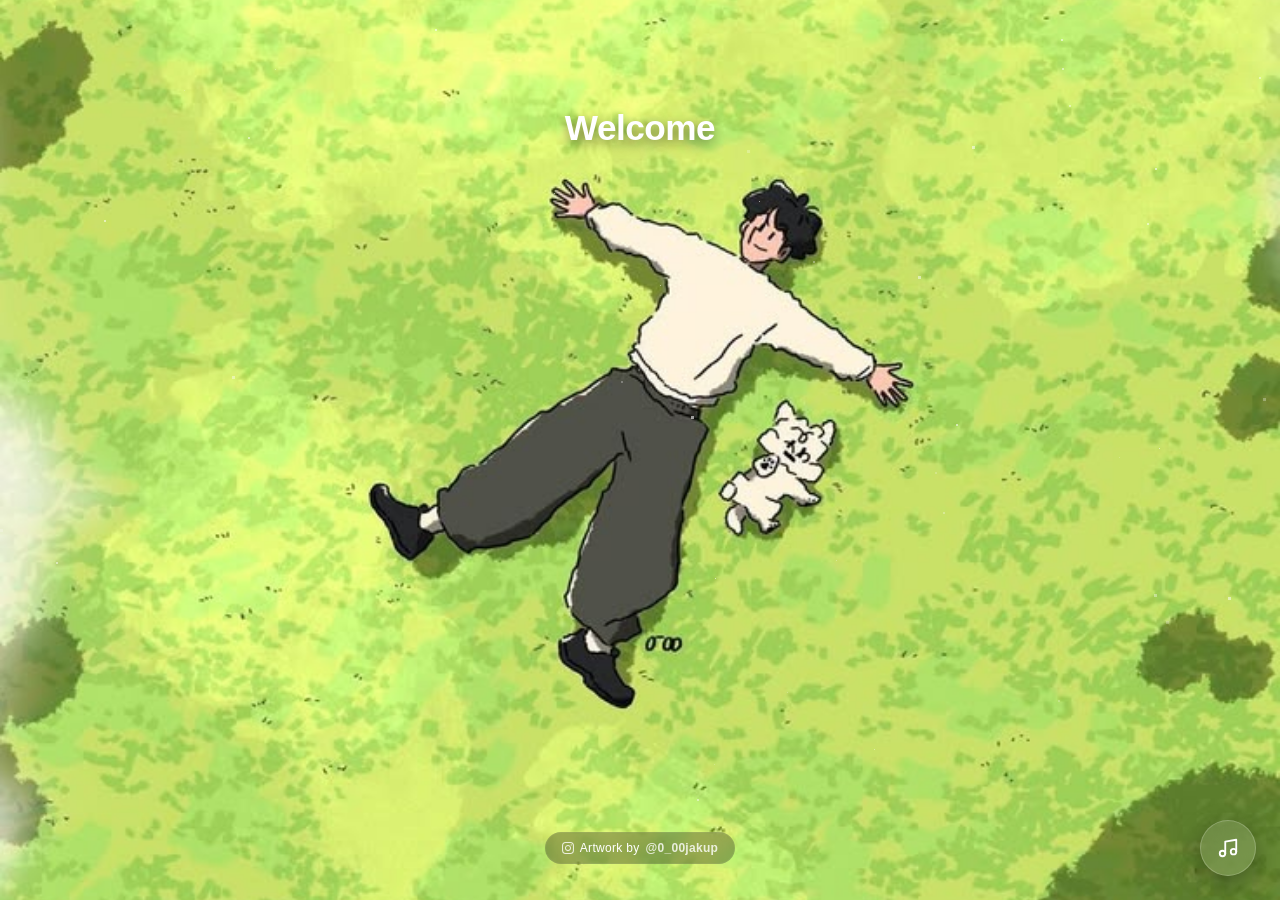
==== index.html @ d7ace045 "Fixed footer UI" ====
<!DOCTYPE html>
<html lang="en">
<head>
    <meta charset="UTF-8">
    <title>Piyashhh hadn't thought of a name yet</title>
    <meta name="viewport" content="width=device-width, initial-scale=1.0">
    <style>
      @font-face {
            font-family: 'MyLocalFont';
            src: url('customfont.ttf'); /* Update the extension if it is .woff2 or .otf */
            font-weight: normal;
            font-style: normal;
      }
        * { box-sizing: border-box; margin: 0; padding: 0; }
        body, html {
            width: 100%; height: 100%;
            overflow: hidden;
            font-family: -apple-system, BlinkMacSystemFont, "Segoe UI", Roboto, Helvetica, Arial, sans-serif;
            color: #ffffff;
            display: flex;
            flex-direction: column;
            align-items: center;
            justify-content: space-between;
        }

        /* Fixed custom background image */
        .bg-container {
            position: absolute;
            top: 0; left: 0; width: 100%; height: 100%;
            background: url('bg.jpg') no-repeat center center;
            background-size: cover;
            z-index: -2;
        }

        /* Moving pixel overlay */
        canvas {
            position: absolute;
            top: 0; left: 0; width: 100%; height: 100%;
            z-index: -1;
            image-rendering: pixelated;
        }

        /* Top Header Area */
        header {
            margin-top: 12vh;
            text-align: center;
        }
        h1 {
            font-size: 2.2rem;
            font-weight: 700;
            letter-spacing: -0.5px;
            text-shadow: 0 4px 12px rgba(0,0,0,0.5);
        }

        /* ============================================= */
        /* Floating Music Player — icon that expands into */
        /* a minimal glass window                         */
        /* ============================================= */
        .player-widget {
            position: fixed;
            bottom: calc(24px + env(safe-area-inset-bottom, 0px));
            right: 24px;
            z-index: 20;
            display: flex;
            flex-direction: column;
            align-items: flex-end;
            gap: 10px;
        }

        /* One-time hint bubble — fades in, then out, on its own */
        .player-hint {
            background: rgba(0, 0, 0, 0.5);
            backdrop-filter: blur(8px);
            -webkit-backdrop-filter: blur(8px);
            border: 1px solid rgba(255, 255, 255, 0.12);
            padding: 8px 14px;
            border-radius: 20px;
            font-size: 0.8rem;
            white-space: nowrap;
            opacity: 0;
            transform: translateY(6px);
            pointer-events: none;
            animation: hintIn 0.5s ease 1s forwards, hintOut 0.6s ease 6s forwards;
        }
        @keyframes hintIn { to { opacity: 1; transform: translateY(0); } }
        @keyframes hintOut { to { opacity: 0; transform: translateY(-6px); } }

        /* Collapsed state: a single round icon button */
        .player-icon {
            width: 56px; height: 56px;
            border-radius: 50%;
            background: rgba(255, 255, 255, 0.12);
            backdrop-filter: blur(16px);
            -webkit-backdrop-filter: blur(16px);
            border: 1px solid rgba(255, 255, 255, 0.2);
            display: flex; align-items: center; justify-content: center;
            cursor: pointer;
            padding: 0;
            box-shadow: 0 8px 24px rgba(0, 0, 0, 0.35);
            transition: background 0.25s ease, transform 0.2s ease;
        }
        .player-icon:active { transform: scale(0.93); }
        .player-icon svg {
            width: 22px; height: 22px;
            fill: none;
            stroke: #fff;
            stroke-width: 2;
            stroke-linecap: round;
            stroke-linejoin: round;
        }
        .player-icon .icon-close { display: none; }
        .player-widget.expanded .player-icon .icon-music { display: none; }
        .player-widget.expanded .player-icon .icon-close { display: block; }

        /* Subtle pulse ring while audio is actually playing */
        .player-icon.playing { animation: playPulse 1.8s ease-in-out infinite; }
        @keyframes playPulse {
            0%, 100% { box-shadow: 0 8px 24px rgba(0,0,0,0.35), 0 0 0 0 rgba(255,255,255,0.3); }
            50% { box-shadow: 0 8px 24px rgba(0,0,0,0.35), 0 0 0 9px rgba(255,255,255,0); }
        }

        /* Expanded state: minimal player window */
        .player-panel {
            position: absolute;
            bottom: 68px;
            right: 0;
            width: min(300px, calc(100vw - 48px));
            background: rgba(255, 255, 255, 0.09);
            backdrop-filter: blur(24px);
            -webkit-backdrop-filter: blur(24px);
            border: 1px solid rgba(255, 255, 255, 0.15);
            border-radius: 20px;
            padding: 18px;
            box-shadow: 0 20px 40px rgba(0, 0, 0, 0.35);
            transform-origin: bottom right;
            transform: scale(0.85);
            opacity: 0;
            pointer-events: none;
            transition: transform 0.28s cubic-bezier(0.34, 1.4, 0.64, 1), opacity 0.2s ease;
        }
        .player-widget.expanded .player-panel {
            transform: scale(1);
            opacity: 1;
            pointer-events: auto;
        }

        .track-title {
            font-size: 0.98rem; font-weight: 600;
            overflow: hidden; text-overflow: ellipsis; white-space: nowrap;
        }
        .track-artist {
            font-size: 0.78rem; color: rgba(255, 255, 255, 0.6);
            margin-bottom: 14px;
            overflow: hidden; text-overflow: ellipsis; white-space: nowrap;
        }

        .progress-row { display: flex; align-items: center; gap: 8px; margin-bottom: 14px; }
        .time-label { font-size: 0.68rem; color: rgba(255, 255, 255, 0.55); min-width: 30px; }
        .time-label.end { text-align: right; }

        input[type="range"].progress-bar {
            -webkit-appearance: none; appearance: none;
            flex: 1; height: 4px; border-radius: 2px;
            background: rgba(255, 255, 255, 0.22);
            cursor: pointer;
        }
        input[type="range"].progress-bar::-webkit-slider-thumb {
            -webkit-appearance: none;
            width: 12px; height: 12px; border-radius: 50%;
            background: #fff; cursor: pointer;
            box-shadow: 0 0 0 4px rgba(255, 255, 255, 0.15);
        }
        input[type="range"].progress-bar::-moz-range-track {
            height: 4px; border-radius: 2px; background: rgba(255, 255, 255, 0.22);
        }
        input[type="range"].progress-bar::-moz-range-thumb {
            width: 12px; height: 12px; border-radius: 50%;
            background: #fff; border: none;
            box-shadow: 0 0 0 4px rgba(255, 255, 255, 0.15);
        }

        .controls-row { display: flex; align-items: center; justify-content: center; margin-bottom: 12px; }
        .play-btn {
            width: 44px; height: 44px; border-radius: 50%;
            background: rgba(255, 255, 255, 0.18);
            border: 1px solid rgba(255, 255, 255, 0.25);
            display: flex; align-items: center; justify-content: center;
            cursor: pointer;
        }
        .play-btn:active { transform: scale(0.93); }
        .play-btn svg { width: 16px; height: 16px; }

        .lyrics-row { text-align: center; }
        .lyrics-btn {
            background: transparent;
            border: 1px solid rgba(255, 255, 255, 0.2);
            color: rgba(255, 255, 255, 0.85);
            font-size: 0.72rem;
            padding: 6px 16px;
            border-radius: 14px;
            cursor: pointer;
            letter-spacing: 0.3px;
            transition: background 0.2s ease;
        }
        .lyrics-btn.active { background: rgba(255, 255, 255, 0.15); }
        .lyrics-btn:disabled { opacity: 0.35; cursor: not-allowed; }

                .lyrics-panel {
            margin-top: 0; max-height: 0; overflow: hidden;
            font-family: 'MyLocalFont', sans-serif; /* Updated here */
            font-size: 0.85rem; line-height: 1.6; color: rgba(255, 255, 255, 0.5);
            /* ... rest of your existing CSS remains the same */

            white-space: pre-line;
            transition: max-height 0.3s ease, margin-top 0.3s ease;
        }
        .lyrics-panel.open {
            margin-top: 12px;
            padding-top: 12px;
            border-top: 1px solid rgba(255, 255, 255, 0.1);
            max-height: 180px;
            overflow-y: auto;
        }

        @media (prefers-reduced-motion: reduce) {
            .player-hint, .player-panel, .player-icon.playing {
                animation: none;
                transition: opacity 0.15s ease;
            }
            .player-hint { opacity: 1; transform: none; }
            .player-panel { transform: none; }
        }

        /* Minimal Footer Credits */
                footer {
            position: absolute; /* Changed from margin-bottom */
            bottom: 4vh;        /* Locks it to the bottom */
            background: rgba(0, 0, 0, 0.3);
            backdrop-filter: blur(8px);
            padding: 8px 16px;
            border-radius: 30px;
            border: 1px solid rgba(255, 255, 255, 0.05);
            display: flex;
            align-items: center;
            gap: 6px;
            font-size: 0.75rem;
            letter-spacing: 0.3px;
        }
        footer a { color: rgba(255,255,255,0.8); text-decoration: none; font-weight: 600; }

        }
        footer a { color: rgba(255,255,255,0.8); text-decoration: none; font-weight: 600; }
        footer svg { width: 12px; height: 12px; fill: currentColor; opacity: 0.8; }
    </style>
</head>
<body>

    <div class="bg-container"></div>
    <canvas id="particleCanvas"></canvas>

    <header>
        <h1>Welcome</h1>
    </header>

    <!-- Floating Music Player -->
    <div class="player-widget" id="playerWidget">
        <div class="player-hint" id="playerHint">Wanna have some music?</div>

        <div class="player-panel" id="playerPanel">
            <div class="track-title" id="trackTitle">Loading…</div>
            <div class="track-artist" id="trackArtist">&nbsp;</div>

            <div class="progress-row">
                <span class="time-label" id="currentTimeLabel">0:00</span>
                <input type="range" class="progress-bar" id="progressBar" min="0" max="100" step="0.1" value="0" aria-label="Seek">
                <span class="time-label end" id="durationLabel">0:00</span>
            </div>

                                    <div class="controls-row">
                <button type="button" class="play-btn" id="prevBtn" aria-label="Previous Track" style="margin-right: 12px; width: 36px; height: 36px;">
                    <svg viewBox="0 0 24 24" fill="#fff"><path d="M18 6l-8.5 6 8.5 6V6zM8 6v12h-2V6h2z"/></svg>
                </button>
                
                <button type="button" class="play-btn" id="playBtn" aria-label="Play">
                    <svg id="playIcon" viewBox="0 0 24 24" fill="#fff"><path d="M8 5v14l11-7z"/></svg>
                    <svg id="pauseIcon" viewBox="0 0 24 24" fill="#fff" style="display:none;"><path d="M6 5h4v14H6zm8 0h4v14h-4z"/></svg>
                </button>
                
                <button type="button" class="play-btn" id="nextBtn" aria-label="Next Track" style="margin-left: 12px; width: 36px; height: 36px;">
                    <svg viewBox="0 0 24 24" fill="#fff"><path d="M6 18l8.5-6L6 6v12zM16 6v12h2V6h-2z"/></svg>
                </button>
            </div>



            <div class="lyrics-row">
                <button type="button" class="lyrics-btn" id="lyricsBtn" disabled>Lyrics</button>
            </div>

            <div class="lyrics-panel" id="lyricsPanel"></div>
        </div>

        <button type="button" class="player-icon" id="playerIcon" aria-label="Toggle music player">
            <svg class="icon-music" viewBox="0 0 24 24"><path d="M9 18V5l12-2v13"></path><circle cx="6" cy="18" r="3"></circle><circle cx="18" cy="16" r="3"></circle></svg>
            <svg class="icon-close" viewBox="0 0 24 24"><line x1="18" y1="6" x2="6" y2="18"></line><line x1="6" y1="6" x2="18" y2="18"></line></svg>
        </button>
    </div>

    <!-- Minimal Footer Credits -->
    <footer>
    <svg viewBox="0 0 24 24"><path d="M12 2.163c3.204 0 3.584.012 4.85.07 3.252.148 4.771 1.691 4.919 4.919.058 1.265.069 1.645.069 4.849 0 3.205-.012 3.584-.069 4.849-.149 3.225-1.664 4.771-4.919 4.919-1.266.058-1.644.07-4.85.07-3.204 0-3.584-.012-4.849-.07-3.26-.149-4.771-1.699-4.919-4.92-.058-1.265-.07-1.644-.07-4.849 0-3.204.013-3.583.07-4.849.149-3.227 1.664-4.771 4.919-4.919 1.266-.057 1.645-.069 4.849-.069zm0-2c-3.259 0-3.667.014-4.947.072-4.358.2-6.78 2.618-6.98 6.98-.059 1.281-.073 1.689-.073 4.948 0 3.259.014 3.668.072 4.948.2 4.358 2.618 6.78 6.98 6.98 1.281.058 1.689.072 4.948.072 3.259 0 3.668-.014 4.948-.072 4.354-.2 6.782-2.618 6.979-6.98.059-1.28.073-1.689.073-4.948 0-3.259-.014-3.667-.072-4.947-.196-4.354-2.617-6.78-6.979-6.98-1.281-.059-1.69-.073-4.949-.073zm0 5.838c-3.403 0-6.162 2.759-6.162 6.162s2.759 6.163 6.162 6.163 6.162-2.759 6.162-6.163c0-3.403-2.759-6.162-6.162-6.162zm0 10.162c-2.209 0-4-1.79-4-4 0-2.209 1.791-4 4-4s4 1.791 4 4c0 2.21-1.791 4-4 4zm6.406-11.845c-.796 0-1.441.645-1.441 1.44s.645 1.44 1.441 1.44c.795 0 1.439-.645 1.439-1.44s-.644-1.44-1.439-1.44z"/></svg>
    Artwork by <a href="https://instagram.com" target="_blank" rel="noopener noreferrer">@0_00jakup</a>
</footer>


            <!-- Dynamic Audio Player -->
    <audio id="bgMusic" preload="metadata"></audio>


    <script>
        // ===================================================================
        // Particle Engine (unchanged)
        // ===================================================================
        const canvas = document.getElementById('particleCanvas');
        const ctx = canvas.getContext('2d');
        const particles = [];

        function resize() {
            canvas.width = window.innerWidth;
            canvas.height = window.innerHeight;
        }
        window.addEventListener('resize', resize);
        resize();

        for (let i = 0; i < 40; i++) {
            particles.push({
                x: Math.random() * canvas.width,
                y: Math.random() * canvas.height,
                size: Math.random() * 2 + 1.5,
                speedX: (Math.random() - 0.5) * 0.8,
                speedY: (Math.random() - 0.5) * 0.8,
                alpha: Math.random() * 0.4 + 0.2
            });
        }

        function animate() {
            ctx.clearRect(0, 0, canvas.width, canvas.height);
            particles.forEach(p => {
                p.x += p.speedX; p.y += p.speedY;
                if (p.x < 0) p.x = canvas.width;
                if (p.x > canvas.width) p.x = 0;
                if (p.y < 0) p.y = canvas.height;
                if (p.y > canvas.height) p.y = 0;
                ctx.fillStyle = `rgba(255, 255, 255, ${p.alpha})`;
                ctx.fillRect(Math.floor(p.x), Math.floor(p.y), Math.floor(p.size), Math.floor(p.size));
            });
            requestAnimationFrame(animate);
        }
        animate();

        // ===================================================================
        // Music Player
        // ===================================================================

        // Path to your FLAC file, relative to this HTML file.
                // Your playlist array
        const TRACK_LIST = ['music.flac', 'music2.flac'];
        let currentTrackIndex = 0;

        // Optional manual overrides. Leave null to auto-read from the FLAC's
        // own tags (TITLE / ARTIST / LYRICS or UNSYNCEDLYRICS). Fill any of
        // these in to force a value regardless of what the file says.
        

        // Reads TITLE, ARTIST and LYRICS straight out of a FLAC file's
        // VORBIS_COMMENT metadata block — no external library needed.
        // Only requests the first 1MB of the file (metadata always sits
        // before the audio data), so it's cheap even on a large track.
        // Note: this needs the page served over http(s) — opening index.html
        // directly via file:// usually blocks the fetch, and the player will
        // fall back to "Unknown Title" / "Unknown Artist".
        async function readFlacMetadata(url) {
            try {
                const res = await fetch(url, { headers: { Range: 'bytes=0-1048575' } });
                if (!res.ok) throw new Error('Could not fetch audio file for tag reading');

                const buf = await res.arrayBuffer();
                const view = new DataView(buf);

                if (view.getUint32(0, false) !== 0x664c6143) { // "fLaC"
                    throw new Error('Not a FLAC file');
                }

                let offset = 4;
                let isLast = false;
                const tags = {};

                while (!isLast && offset + 4 <= buf.byteLength) {
                    const headerByte = view.getUint8(offset);
                    isLast = (headerByte & 0x80) !== 0;
                    const blockType = headerByte & 0x7f;
                    const blockLength =
                        (view.getUint8(offset + 1) << 16) |
                        (view.getUint8(offset + 2) << 8) |
                        view.getUint8(offset + 3);
                    const blockStart = offset + 4;

                    if (blockType === 4) { // VORBIS_COMMENT
                        let p = blockStart;
                        const vendorLength = view.getUint32(p, true); p += 4 + vendorLength;
                        const commentCount = view.getUint32(p, true); p += 4;

                        for (let i = 0; i < commentCount && p < buf.byteLength; i++) {
                            const len = view.getUint32(p, true); p += 4;
                            const bytes = new Uint8Array(buf, p, len);
                            const pair = new TextDecoder('utf-8').decode(bytes);
                            p += len;

                            const eq = pair.indexOf('=');
                            if (eq > -1) {
                                tags[pair.slice(0, eq).toUpperCase()] = pair.slice(eq + 1);
                            }
                        }
                        break; // found what we need
                    }

                    offset = blockStart + blockLength;
                }

                return {
                    title: tags.TITLE || null,
                    artist: tags.ARTIST || null,
                    lyrics: tags.LYRICS || tags.UNSYNCEDLYRICS || null
                };
            } catch (err) {
                console.warn('FLAC metadata read failed:', err.message);
                return { title: null, artist: null, lyrics: null };
            }
        }

        // ---- Elements ----
        const audio = document.getElementById('bgMusic');
        const widget = document.getElementById('playerWidget');
        const icon = document.getElementById('playerIcon');
        const hint = document.getElementById('playerHint');
        const playBtn = document.getElementById('playBtn');
        const playIcon = document.getElementById('playIcon');
        const pauseIcon = document.getElementById('pauseIcon');
        const progressBar = document.getElementById('progressBar');
        const currentTimeLabel = document.getElementById('currentTimeLabel');
        const durationLabel = document.getElementById('durationLabel');
        const trackTitleEl = document.getElementById('trackTitle');
        const trackArtistEl = document.getElementById('trackArtist');
        const lyricsBtn = document.getElementById('lyricsBtn');
        const lyricsPanel = document.getElementById('lyricsPanel');

        let lyricsText = null;
        let lyricsOpen = false;
        let isSeeking = false;

        function formatTime(seconds) {
            if (!isFinite(seconds) || seconds < 0) return '0:00';
            const m = Math.floor(seconds / 60);
            const s = Math.floor(seconds % 60).toString().padStart(2, '0');
            return `${m}:${s}`;
        }

        // ---- Expand / collapse ----
        function toggleWidget() {
            const isOpen = widget.classList.toggle('expanded');
            if (isOpen) hint.style.display = 'none';
        }
        icon.addEventListener('click', (e) => {
            e.stopPropagation();
            toggleWidget();
        });
        document.addEventListener('click', (e) => {
            if (widget.classList.contains('expanded') && !widget.contains(e.target)) {
                widget.classList.remove('expanded');
            }
        });
        document.addEventListener('keydown', (e) => {
            if (e.key === 'Escape' && widget.classList.contains('expanded')) {
                widget.classList.remove('expanded');
            }
        });

        // ---- Playback ----
        playBtn.addEventListener('click', () => {
            if (audio.paused) audio.play().catch(() => {});
            else audio.pause();
        });
        audio.addEventListener('play', () => {
            playIcon.style.display = 'none';
            pauseIcon.style.display = '';
            playBtn.setAttribute('aria-label', 'Pause');
            icon.classList.add('playing');
        });
        audio.addEventListener('pause', () => {
            playIcon.style.display = '';
            pauseIcon.style.display = 'none';
            playBtn.setAttribute('aria-label', 'Play');
            icon.classList.remove('playing');
        });

        // ---- Progress bar (drag-to-seek without fighting playback updates) ----
        audio.addEventListener('loadedmetadata', () => {
            durationLabel.textContent = formatTime(audio.duration);
        });
        audio.addEventListener('timeupdate', () => {
            if (!audio.duration || isSeeking) return;
            progressBar.value = (audio.currentTime / audio.duration) * 100;
            currentTimeLabel.textContent = formatTime(audio.currentTime);
        });
        progressBar.addEventListener('input', () => {
            isSeeking = true;
            if (audio.duration) {
                currentTimeLabel.textContent = formatTime((progressBar.value / 100) * audio.duration);
            }
        });
        progressBar.addEventListener('change', () => {
            if (audio.duration) {
                audio.currentTime = (progressBar.value / 100) * audio.duration;
            }
            isSeeking = false;
        });

        // ---- Lyrics ----
        lyricsBtn.addEventListener('click', () => {
            lyricsOpen = !lyricsOpen;
            lyricsPanel.classList.toggle('open', lyricsOpen);
            lyricsBtn.classList.toggle('active', lyricsOpen);
            if (lyricsOpen) lyricsPanel.textContent = lyricsText;
        });

        // ---- Init ----
                // ---- Playlist & Init ----
        const nextBtn = document.getElementById('nextBtn');
        
        const prevBtn = document.getElementById('prevBtn'); // Add this line

                async function loadTrack(index, autoPlay = false) {
            const src = TRACK_LIST[index];
            audio.src = src;

            trackTitleEl.textContent = 'Loading…';
            trackArtistEl.textContent = '\u00A0';
            
            // FIX 3: Force collapse lyrics when song changes
            lyricsOpen = false;
            lyricsPanel.classList.remove('open');
            lyricsBtn.classList.remove('active');
            
            lyricsBtn.disabled = true;
            lyricsBtn.textContent = 'Lyrics';
            lyricsPanel.innerHTML = '';
            parsedLyrics = [];

            const meta = await readFlacMetadata(src);
            trackTitleEl.textContent = meta.title || src;
            trackArtistEl.textContent = meta.artist || 'Unknown Artist';
            lyricsText = meta.lyrics || null;

            if (lyricsText) {
                lyricsBtn.disabled = false;
                
                const lines = lyricsText.split('\n');
                // Regex for extracting the time calculation
                const timeRegEx = /\[(\d{2,}):(\d{2})\.(\d{1,3})\]/; 
                let isLRC = false;

                lines.forEach(line => {
                    const match = line.match(timeRegEx);
                    if (match) {
                        isLRC = true;
                        const time = parseInt(match[1]) * 60 + parseInt(match[2]) + parseFloat('0.' + match[3]);
                        
                        // FIX 2: Global regex to strip ALL timestamps from the visual text
                        const cleanText = line.replace(/\[\d{2,}:\d{2}\.\d{1,3}\]/g, '').trim();
                        
                        if (cleanText) {
                            const el = document.createElement('div');
                            el.className = 'lyric-line';
                            el.textContent = cleanText;
                            lyricsPanel.appendChild(el);
                            parsedLyrics.push({ time, el });
                        }
                    }
                });

                if (!isLRC) {
                    // Fallback: If it's not synced LRC, strip any malformed brackets just in case
                    lyricsPanel.textContent = lyricsText.replace(/\[.*?\]/g, '').trim();
                }
            } else {
                lyricsBtn.textContent = 'Lyrics unavailable';
            }

            if (autoPlay) audio.play().catch(() => {});
        }

        // Previous button click
        prevBtn.addEventListener('click', () => {
            // Adds TRACK_LIST.length before modulo to handle negative numbers
            currentTrackIndex = (currentTrackIndex - 1 + TRACK_LIST.length) % TRACK_LIST.length;
            loadTrack(currentTrackIndex, true);
        });

        // Next button click
        nextBtn.addEventListener('click', () => {
            currentTrackIndex = (currentTrackIndex + 1) % TRACK_LIST.length;
            loadTrack(currentTrackIndex, true);
        });

        // Auto-play next song when current finishes
        audio.addEventListener('ended', () => {
            currentTrackIndex = (currentTrackIndex + 1) % TRACK_LIST.length;
            loadTrack(currentTrackIndex, true);
        });

        // Initialize first track
        loadTrack(currentTrackIndex, false);

    </script>
</body>
</html>
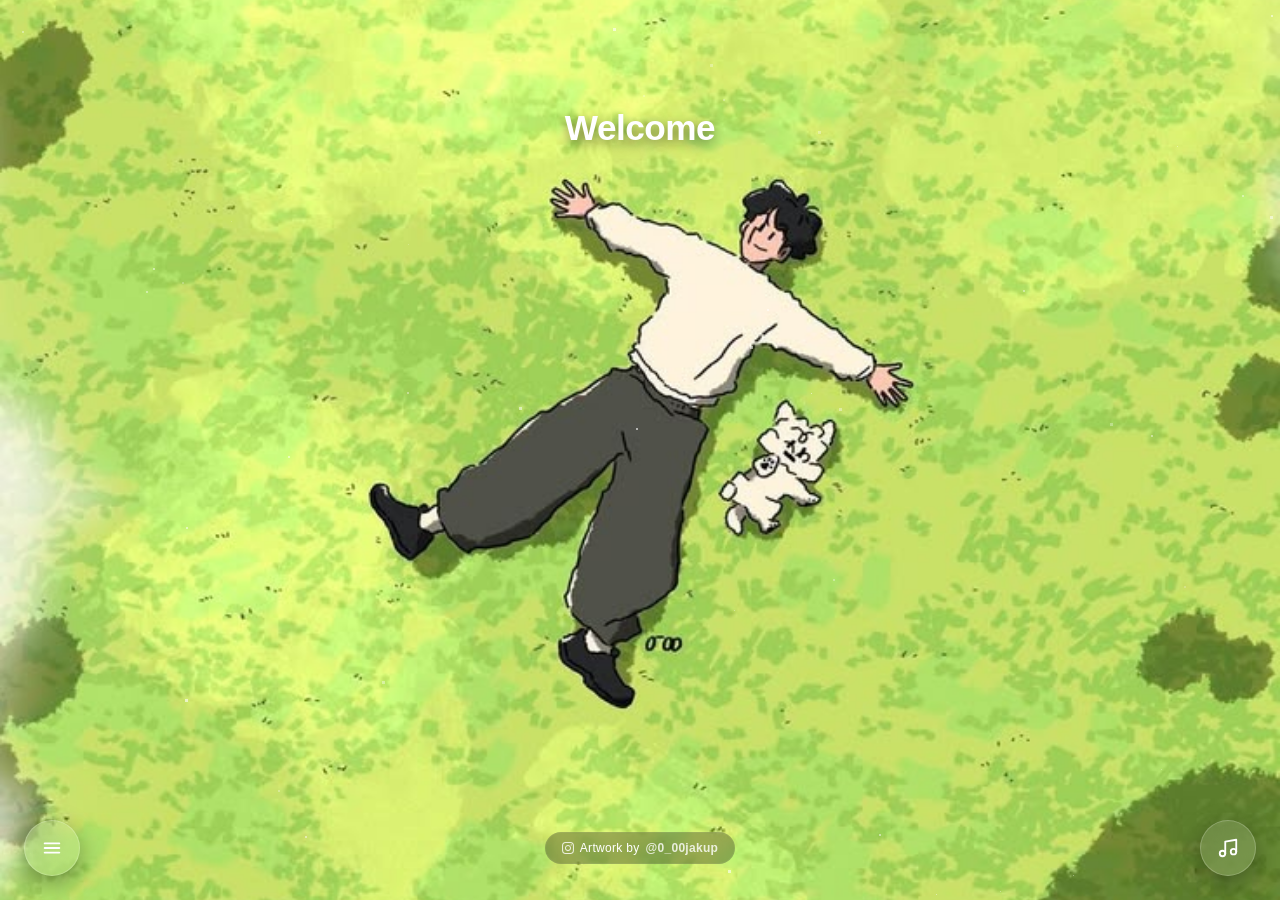
==== commit c8ab56af: "Added Hamburger menu" ====
--- a/index.html
+++ b/index.html
@@ -2,7 +2,7 @@
 <html lang="en">
 <head>
     <meta charset="UTF-8">
-    <title>Piyashhh hadn't thought of a name yet</title>
+    <title>Piyashhh's Space Station</title>
     <meta name="viewport" content="width=device-width, initial-scale=1.0">
     <style>
       @font-face {
@@ -23,7 +23,7 @@
             justify-content: space-between;
         }
 
-        /* Fixed custom background image */
+        /* Your photo as the full-bleed background */
         .bg-container {
             position: absolute;
             top: 0; left: 0; width: 100%; height: 100%;
@@ -205,12 +205,10 @@
         .lyrics-btn.active { background: rgba(255, 255, 255, 0.15); }
         .lyrics-btn:disabled { opacity: 0.35; cursor: not-allowed; }
 
-                .lyrics-panel {
+        .lyrics-panel {
             margin-top: 0; max-height: 0; overflow: hidden;
-            font-family: 'MyLocalFont', sans-serif; /* Updated here */
+            font-family: 'MyLocalFont', sans-serif;
             font-size: 0.85rem; line-height: 1.6; color: rgba(255, 255, 255, 0.5);
-            /* ... rest of your existing CSS remains the same */
-
             white-space: pre-line;
             transition: max-height 0.3s ease, margin-top 0.3s ease;
         }
@@ -222,19 +220,84 @@
             overflow-y: auto;
         }
 
+        /* ============================================= */
+        /* Hamburger menu — same expand pattern as the    */
+        /* music widget, opposite corner, plain text only */
+        /* ============================================= */
+        .nav-widget {
+            position: fixed;
+            bottom: calc(24px + env(safe-area-inset-bottom, 0px));
+            left: 24px;
+            z-index: 20;
+        }
+        .nav-icon {
+            width: 56px; height: 56px;
+            border-radius: 50%;
+            background: rgba(255, 255, 255, 0.12);
+            backdrop-filter: blur(16px);
+            -webkit-backdrop-filter: blur(16px);
+            border: 1px solid rgba(255, 255, 255, 0.2);
+            display: flex; align-items: center; justify-content: center;
+            cursor: pointer;
+            padding: 0;
+            box-shadow: 0 8px 24px rgba(0, 0, 0, 0.35);
+            transition: background 0.25s ease, transform 0.2s ease;
+        }
+        .nav-icon:active { transform: scale(0.93); }
+        .nav-icon svg {
+            width: 22px; height: 22px;
+            fill: none; stroke: #fff;
+            stroke-width: 2; stroke-linecap: round;
+        }
+        .nav-icon .icon-close { display: none; }
+        .nav-widget.expanded .nav-icon .icon-menu { display: none; }
+        .nav-widget.expanded .nav-icon .icon-close { display: block; }
+
+        .nav-panel {
+            position: absolute;
+            bottom: 68px;
+            left: 0;
+            background: rgba(255, 255, 255, 0.09);
+            backdrop-filter: blur(24px);
+            -webkit-backdrop-filter: blur(24px);
+            border: 1px solid rgba(255, 255, 255, 0.15);
+            border-radius: 18px;
+            padding: 8px;
+            box-shadow: 0 20px 40px rgba(0, 0, 0, 0.35);
+            transform-origin: bottom left;
+            transform: scale(0.85);
+            opacity: 0;
+            pointer-events: none;
+            transition: transform 0.28s cubic-bezier(0.34, 1.4, 0.64, 1), opacity 0.2s ease;
+        }
+        .nav-widget.expanded .nav-panel {
+            transform: scale(1);
+            opacity: 1;
+            pointer-events: auto;
+        }
+        .nav-link {
+            display: block;
+            padding: 10px 14px;
+            border-radius: 12px;
+            color: #fff;
+            text-decoration: none;
+            font-size: 0.9rem;
+        }
+        .nav-link:active { background: rgba(255, 255, 255, 0.12); }
+
         @media (prefers-reduced-motion: reduce) {
-            .player-hint, .player-panel, .player-icon.playing {
+            .player-hint, .player-panel, .player-icon.playing, .nav-panel {
                 animation: none;
                 transition: opacity 0.15s ease;
             }
             .player-hint { opacity: 1; transform: none; }
-            .player-panel { transform: none; }
+            .player-panel, .nav-panel { transform: none; }
         }
 
         /* Minimal Footer Credits */
-                footer {
-            position: absolute; /* Changed from margin-bottom */
-            bottom: 4vh;        /* Locks it to the bottom */
+        footer {
+            position: absolute; /* pinned to the bottom instead of flex-spaced, so it holds still */
+            bottom: 4vh;
             background: rgba(0, 0, 0, 0.3);
             backdrop-filter: blur(8px);
             padding: 8px 16px;
@@ -247,9 +310,6 @@
             letter-spacing: 0.3px;
         }
         footer a { color: rgba(255,255,255,0.8); text-decoration: none; font-weight: 600; }
-
-        }
-        footer a { color: rgba(255,255,255,0.8); text-decoration: none; font-weight: 600; }
         footer svg { width: 12px; height: 12px; fill: currentColor; opacity: 0.8; }
     </style>
 </head>
@@ -261,6 +321,17 @@
     <header>
         <h1>Welcome</h1>
     </header>
+
+    <!-- Site menu -->
+    <div class="nav-widget" id="navWidget">
+        <div class="nav-panel" id="navPanel">
+            <a href="duggapujo.html" class="nav-link">Dugga Pujo</a>
+        </div>
+        <button type="button" class="nav-icon" id="navIcon" aria-label="Menu">
+            <svg class="icon-menu" viewBox="0 0 24 24"><line x1="4" y1="7" x2="20" y2="7"></line><line x1="4" y1="12" x2="20" y2="12"></line><line x1="4" y1="17" x2="20" y2="17"></line></svg>
+            <svg class="icon-close" viewBox="0 0 24 24"><line x1="18" y1="6" x2="6" y2="18"></line><line x1="6" y1="6" x2="18" y2="18"></line></svg>
+        </button>
+    </div>
 
     <!-- Floating Music Player -->
     <div class="player-widget" id="playerWidget">
@@ -362,15 +433,9 @@
         // Music Player
         // ===================================================================
 
-        // Path to your FLAC file, relative to this HTML file.
-                // Your playlist array
+        // Your playlist — add as many tracks as you want, in order.
         const TRACK_LIST = ['music.flac', 'music2.flac'];
         let currentTrackIndex = 0;
-
-        // Optional manual overrides. Leave null to auto-read from the FLAC's
-        // own tags (TITLE / ARTIST / LYRICS or UNSYNCEDLYRICS). Fill any of
-        // these in to force a value regardless of what the file says.
-        
 
         // Reads TITLE, ARTIST and LYRICS straight out of a FLAC file's
         // VORBIS_COMMENT metadata block — no external library needed.
@@ -457,6 +522,7 @@
         let lyricsText = null;
         let lyricsOpen = false;
         let isSeeking = false;
+        let parsedLyrics = []; // was being written to with no declaration anywhere — added this
 
         function formatTime(seconds) {
             if (!isFinite(seconds) || seconds < 0) return '0:00';
@@ -482,6 +548,24 @@
         document.addEventListener('keydown', (e) => {
             if (e.key === 'Escape' && widget.classList.contains('expanded')) {
                 widget.classList.remove('expanded');
+            }
+        });
+
+        // ---- Site menu expand / collapse ----
+        const navWidget = document.getElementById('navWidget');
+        const navIcon = document.getElementById('navIcon');
+        navIcon.addEventListener('click', (e) => {
+            e.stopPropagation();
+            navWidget.classList.toggle('expanded');
+        });
+        document.addEventListener('click', (e) => {
+            if (navWidget.classList.contains('expanded') && !navWidget.contains(e.target)) {
+                navWidget.classList.remove('expanded');
+            }
+        });
+        document.addEventListener('keydown', (e) => {
+            if (e.key === 'Escape' && navWidget.classList.contains('expanded')) {
+                navWidget.classList.remove('expanded');
             }
         });
 
@@ -533,13 +617,11 @@
             if (lyricsOpen) lyricsPanel.textContent = lyricsText;
         });
 
-        // ---- Init ----
-                // ---- Playlist & Init ----
+        // ---- Playlist & Init ----
         const nextBtn = document.getElementById('nextBtn');
-        
-        const prevBtn = document.getElementById('prevBtn'); // Add this line
-
-                async function loadTrack(index, autoPlay = false) {
+        const prevBtn = document.getElementById('prevBtn');
+
+        async function loadTrack(index, autoPlay = false) {
             const src = TRACK_LIST[index];
             audio.src = src;
 
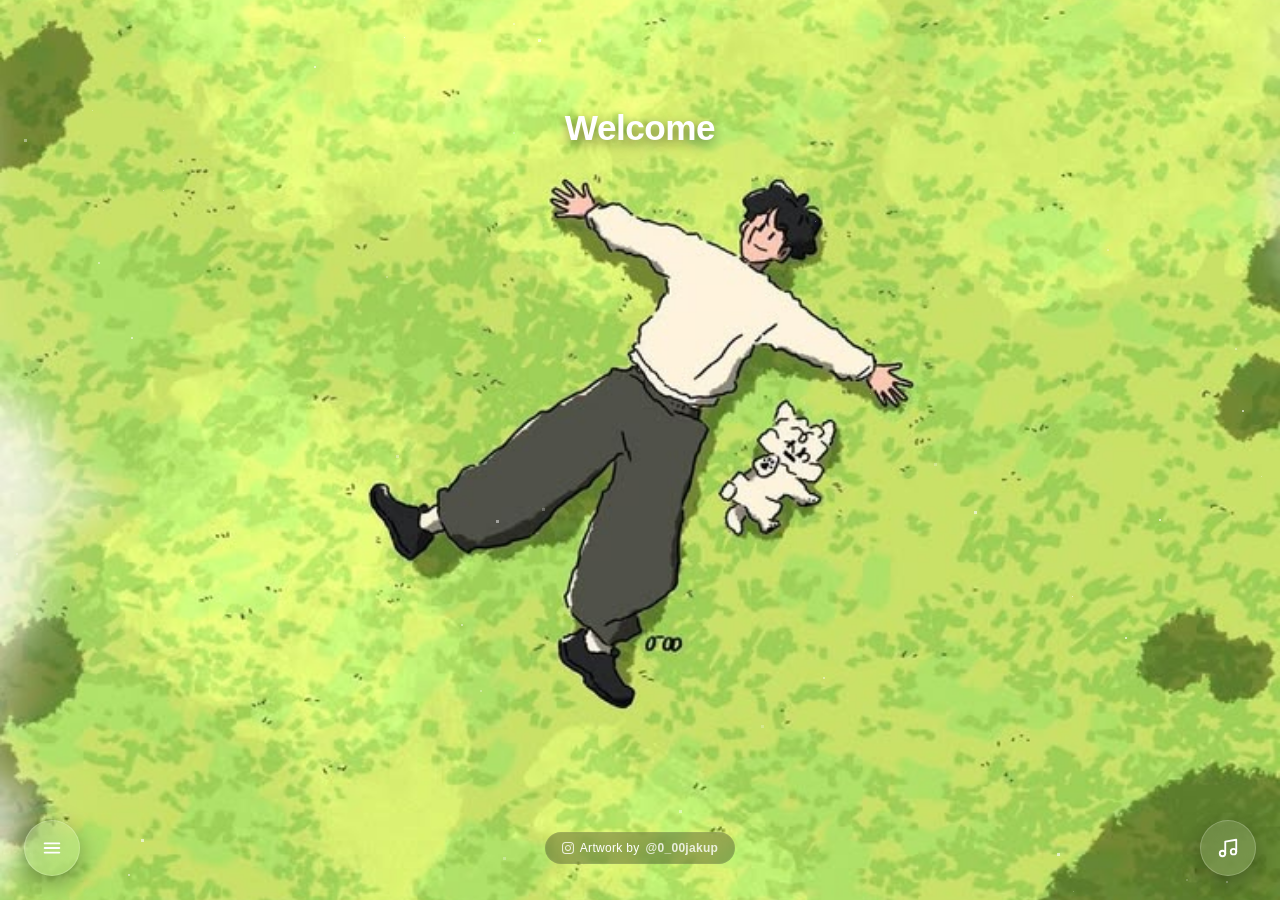
==== commit 13eb771c: "Added duggapujo and font to it" ====
--- a/index.html
+++ b/index.html
@@ -11,6 +11,7 @@
             font-weight: normal;
             font-style: normal;
       }
+        [lang="bn"] { font-family: 'MyLocalFont', sans-serif; }
         * { box-sizing: border-box; margin: 0; padding: 0; }
         body, html {
             width: 100%; height: 100%;
@@ -282,6 +283,7 @@
             color: #fff;
             text-decoration: none;
             font-size: 0.9rem;
+            white-space: nowrap;
         }
         .nav-link:active { background: rgba(255, 255, 255, 0.12); }
 
@@ -325,7 +327,7 @@
     <!-- Site menu -->
     <div class="nav-widget" id="navWidget">
         <div class="nav-panel" id="navPanel">
-            <a href="duggapujo.html" class="nav-link">Dugga Pujo</a>
+            <a href="duggapujo.html" class="nav-link" lang="bn">পুজো আসছে</a>
         </div>
         <button type="button" class="nav-icon" id="navIcon" aria-label="Menu">
             <svg class="icon-menu" viewBox="0 0 24 24"><line x1="4" y1="7" x2="20" y2="7"></line><line x1="4" y1="12" x2="20" y2="12"></line><line x1="4" y1="17" x2="20" y2="17"></line></svg>
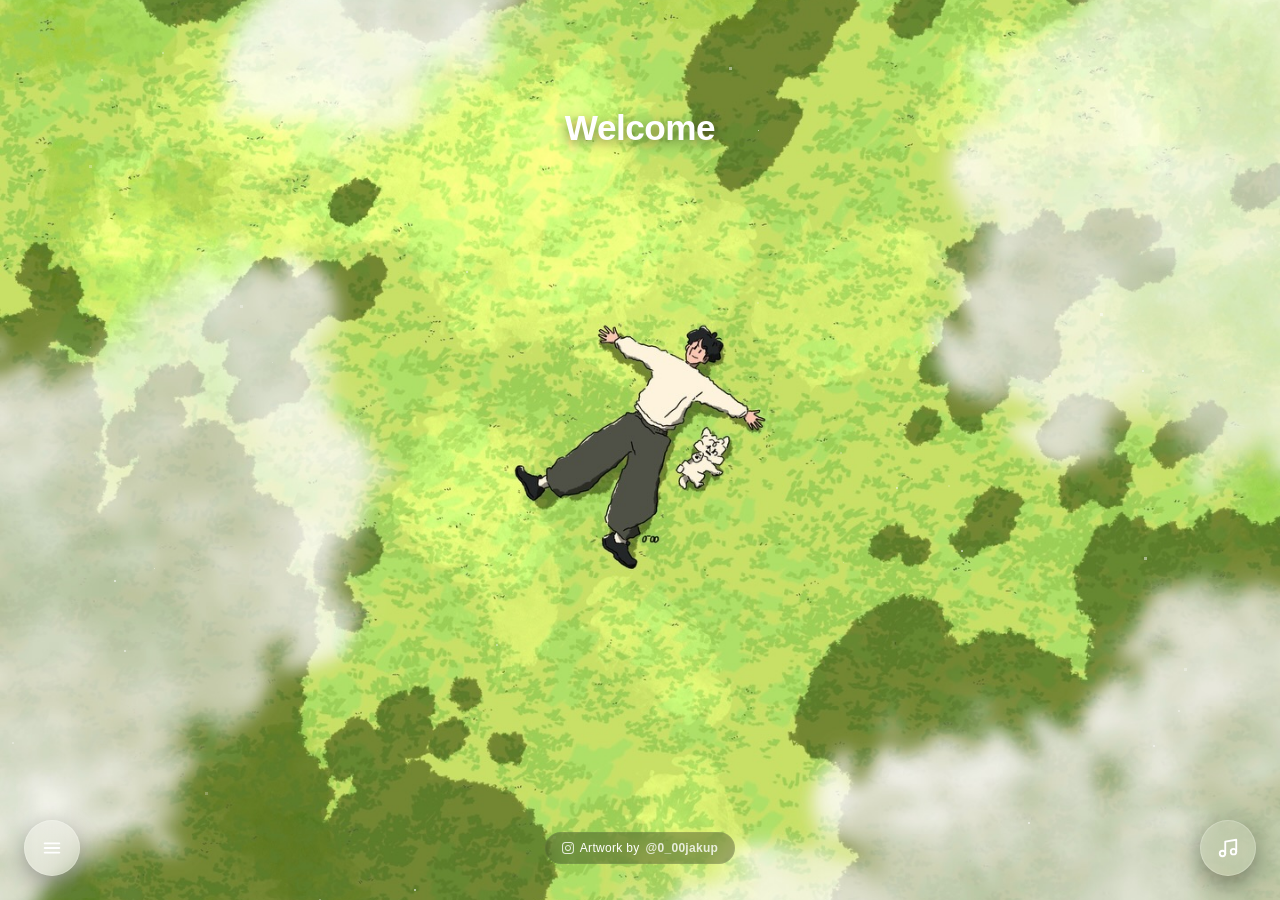
==== commit d169132f: "New bg" ====
--- a/index.html
+++ b/index.html
@@ -28,7 +28,7 @@
         .bg-container {
             position: absolute;
             top: 0; left: 0; width: 100%; height: 100%;
-            background: url('bg.jpg') no-repeat center center;
+            background: url('bg2.jpg') no-repeat center center;
             background-size: cover;
             z-index: -2;
         }
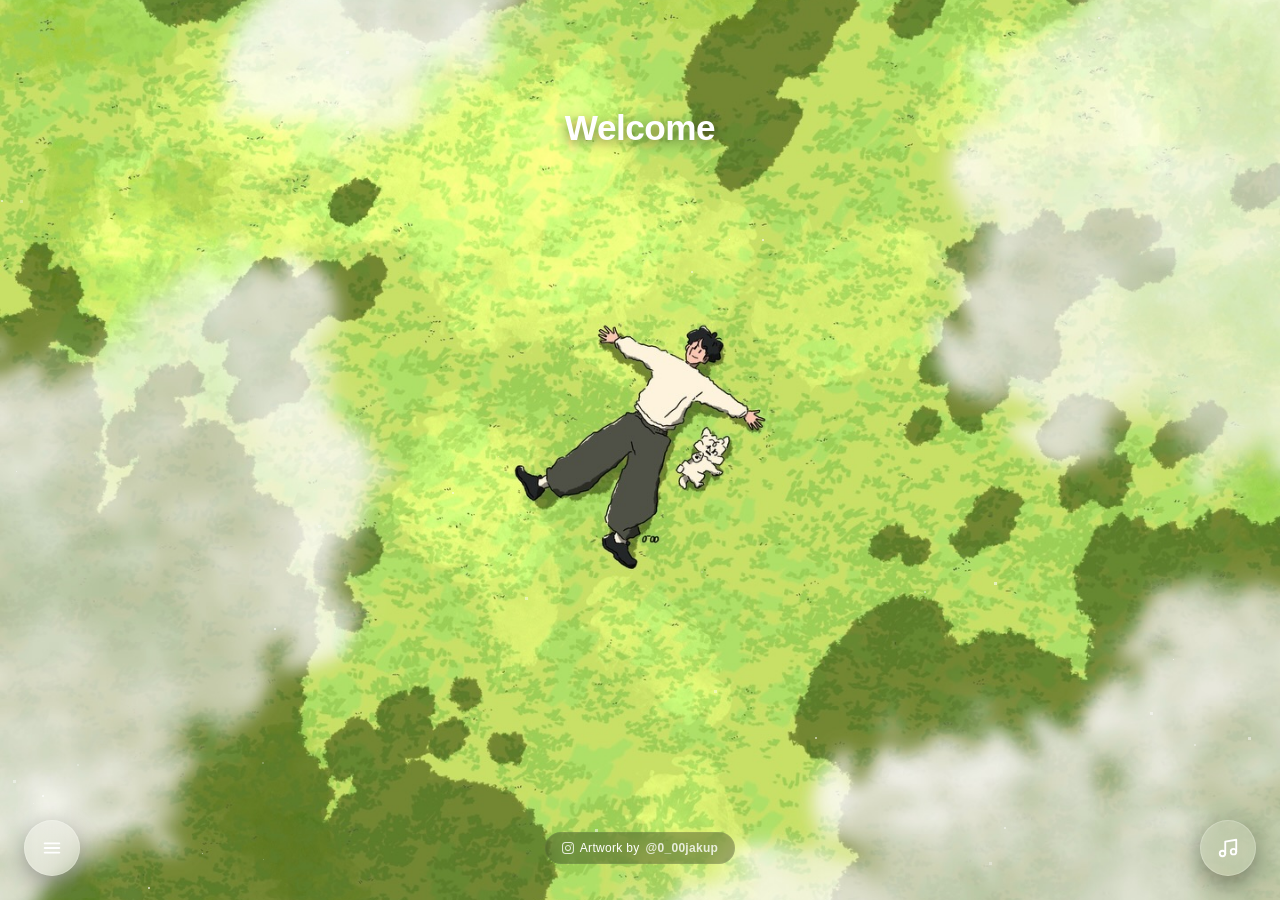
==== commit 94597699: "Song swap" ====
--- a/index.html
+++ b/index.html
@@ -436,7 +436,7 @@
         // ===================================================================
 
         // Your playlist — add as many tracks as you want, in order.
-        const TRACK_LIST = ['music.flac', 'music2.flac'];
+        const TRACK_LIST = ['music.flac', 'music2.flac', 'music3.flac',  'music4.flac'];
         let currentTrackIndex = 0;
 
         // Reads TITLE, ARTIST and LYRICS straight out of a FLAC file's
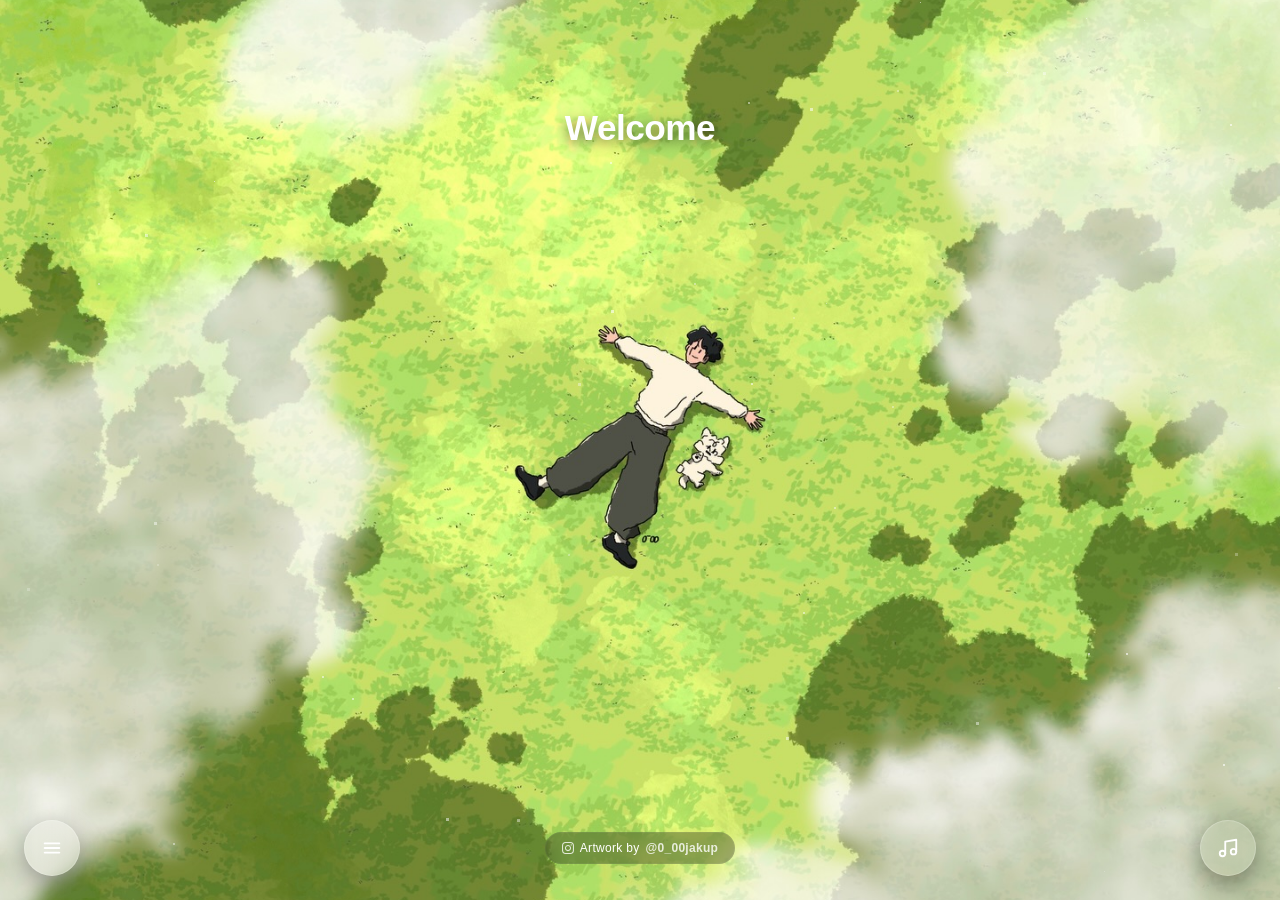
==== commit 73c2cc33: "Stupid stuff" ====
--- a/index.html
+++ b/index.html
@@ -328,6 +328,8 @@
     <div class="nav-widget" id="navWidget">
         <div class="nav-panel" id="navPanel">
             <a href="duggapujo.html" class="nav-link" lang="bn">পুজো আসছে</a>
+
+             <a href="noAI.html" class="nav-link" lang="en">Why is this button different</a>
         </div>
         <button type="button" class="nav-icon" id="navIcon" aria-label="Menu">
             <svg class="icon-menu" viewBox="0 0 24 24"><line x1="4" y1="7" x2="20" y2="7"></line><line x1="4" y1="12" x2="20" y2="12"></line><line x1="4" y1="17" x2="20" y2="17"></line></svg>
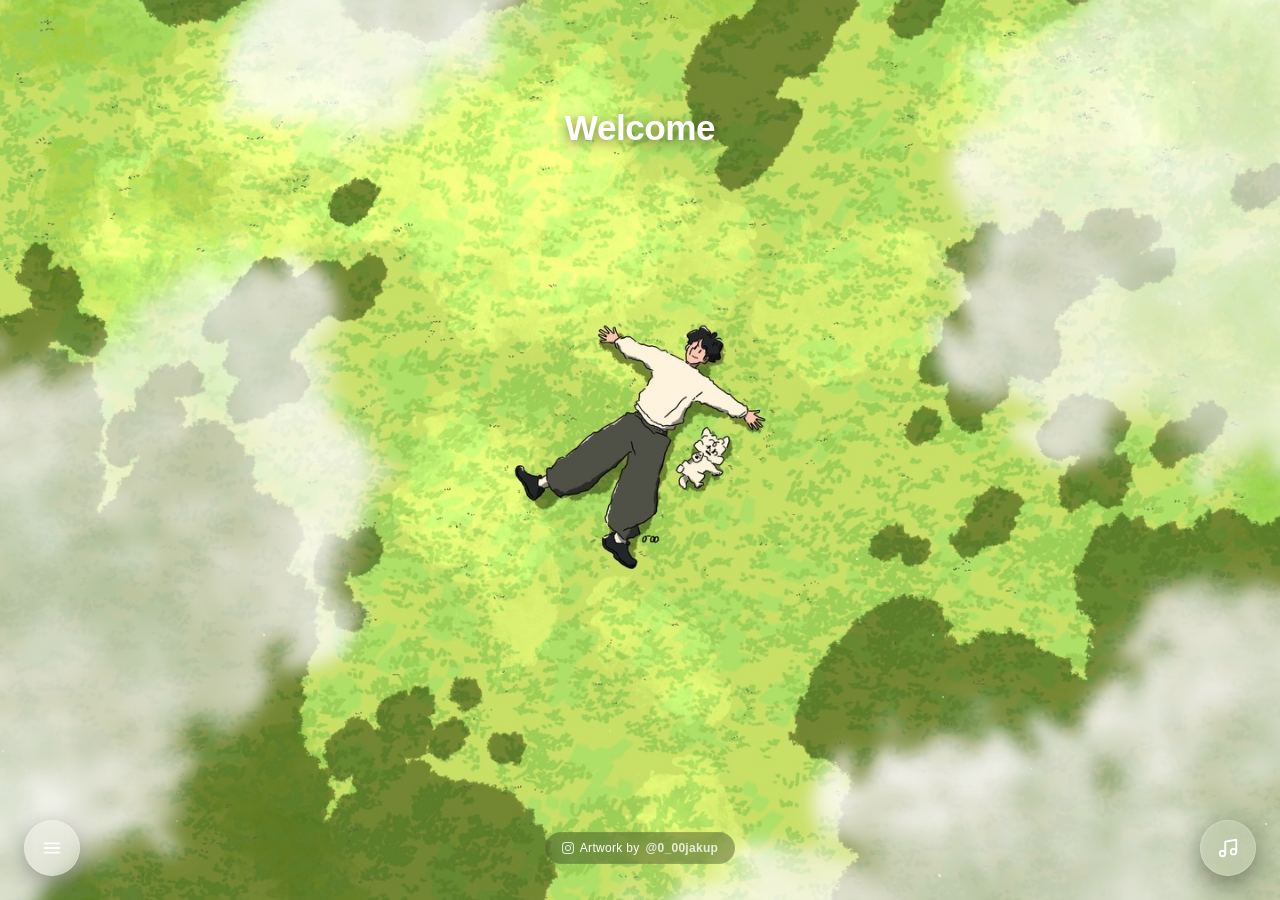
==== commit 9823174b: "noAI update" ====
--- a/index.html
+++ b/index.html
@@ -5,6 +5,9 @@
     <title>Piyashhh's Space Station</title>
     <meta name="viewport" content="width=device-width, initial-scale=1.0">
     <style>
+
+
+
       @font-face {
             font-family: 'MyLocalFont';
             src: url('customfont.ttf'); /* Update the extension if it is .woff2 or .otf */
@@ -285,6 +288,22 @@
             font-size: 0.9rem;
             white-space: nowrap;
         }
+
+            .nav-link-accent {
+                font-family: Jet, sans-serif;
+                display: block;
+            padding: 10px 14px;
+            border-radius: 12px;
+            color: #fff;
+            text-decoration: none;
+            font-size: 0.9rem;
+            white-space: nowrap;
+                
+background-color: #b2d95f;
+padding: 5px;
+border-radius: 5px;
+margin: 10;
+}
         .nav-link:active { background: rgba(255, 255, 255, 0.12); }
 
         @media (prefers-reduced-motion: reduce) {
@@ -329,7 +348,7 @@
         <div class="nav-panel" id="navPanel">
             <a href="duggapujo.html" class="nav-link" lang="bn">পুজো আসছে</a>
 
-             <a href="noAI.html" class="nav-link" lang="en">Why is this button different</a>
+             <a href="noAI.html" class="nav-link-accent" lang="en">Why is this button different</a>
         </div>
         <button type="button" class="nav-icon" id="navIcon" aria-label="Menu">
             <svg class="icon-menu" viewBox="0 0 24 24"><line x1="4" y1="7" x2="20" y2="7"></line><line x1="4" y1="12" x2="20" y2="12"></line><line x1="4" y1="17" x2="20" y2="17"></line></svg>
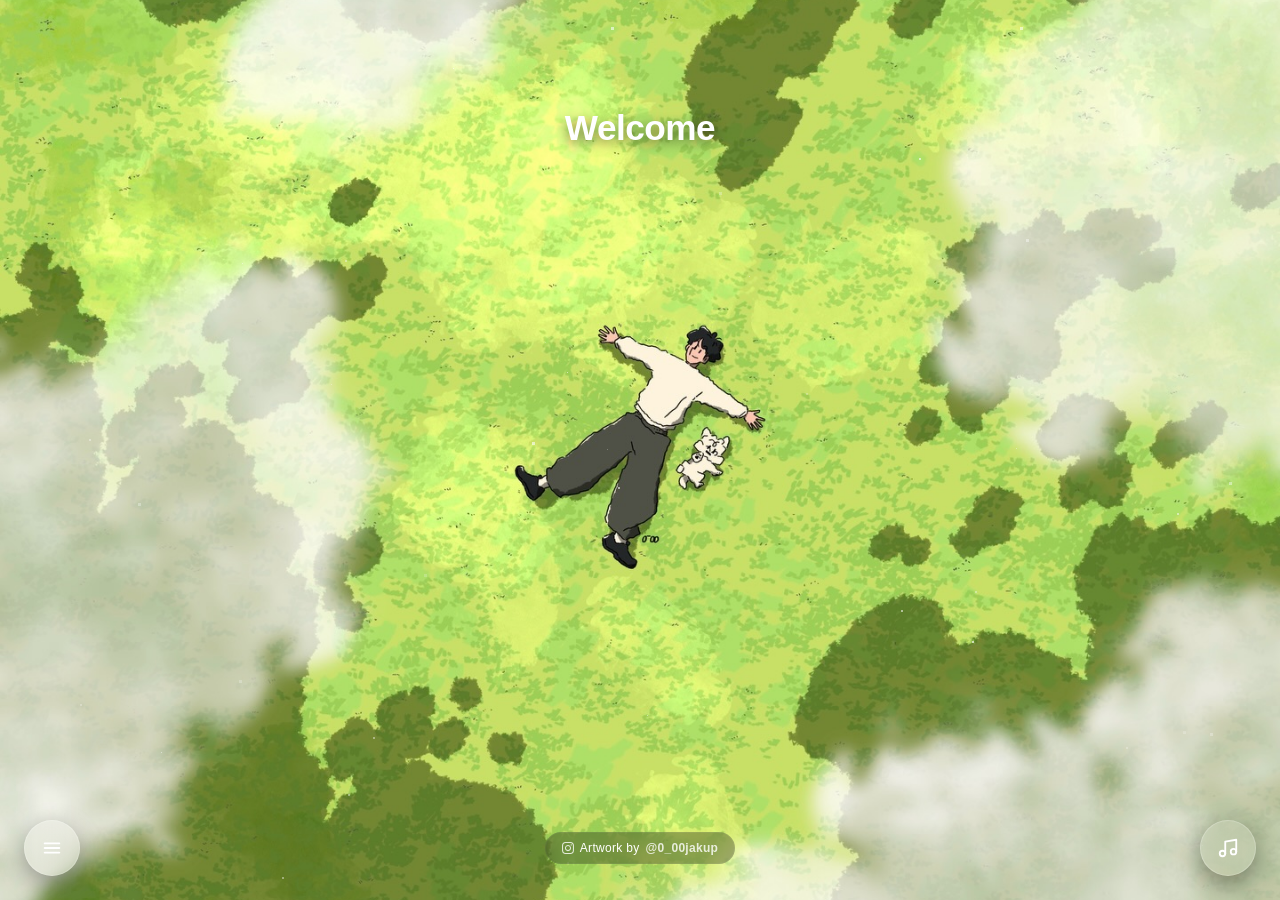
==== commit 09a0fc19: "Map button" ====
--- a/index.html
+++ b/index.html
@@ -348,7 +348,7 @@
         <div class="nav-panel" id="navPanel">
             <a href="duggapujo.html" class="nav-link" lang="bn">পুজো আসছে</a>
 
-             <a href="noAI.html" class="nav-link-accent" lang="en">Why is this button different</a>
+             <a href="noAI.html" class="nav-link-accent">Why is this button different</a>
         </div>
         <button type="button" class="nav-icon" id="navIcon" aria-label="Menu">
             <svg class="icon-menu" viewBox="0 0 24 24"><line x1="4" y1="7" x2="20" y2="7"></line><line x1="4" y1="12" x2="20" y2="12"></line><line x1="4" y1="17" x2="20" y2="17"></line></svg>
